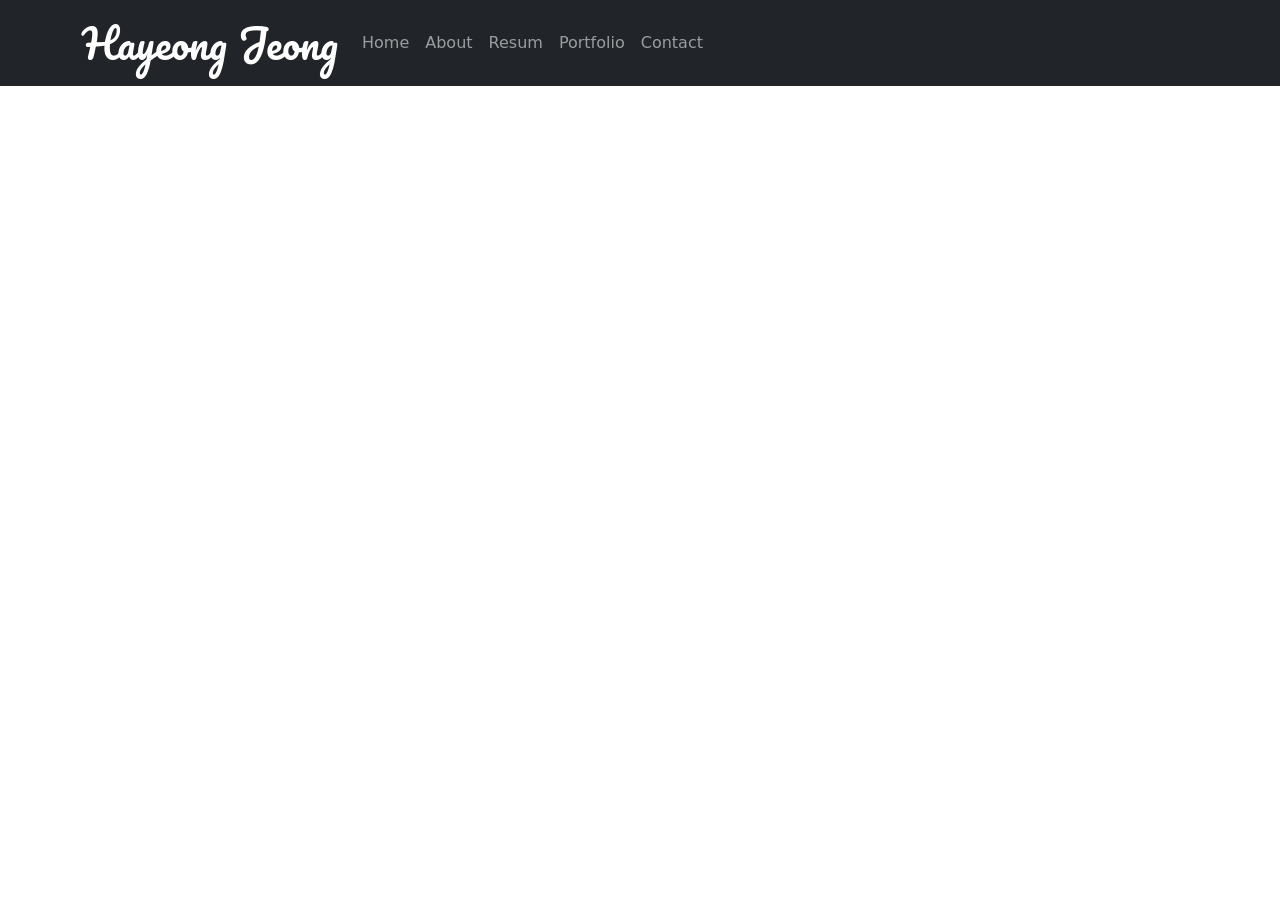
==== index.html @ ce87275d "up 0612" ====
<!DOCTYPE html>
<html lang="en">
<head>
    <meta charset="UTF-8">
    <meta name="author" content="정하영"> <!-- 포트폴리오 만들 시 필수!! 누가 만들었다 -->
    <meta name="keywords" name="포트폴리오, html, css, 영상"> <!-- 키워드 : 누가 검색하면 검색되게 나오는 것 -->
    <meta name="description" name="안녕하세요. 디자인 영상 전문입니다..."> <!-- 검색 시 밑에 나오는 설명문(description : 설명) > 두 번째 name의 내용이 나오게 됨 -->
    <meta name="robots" content="noindex,nofollow"> <!-- 로봇 돌아다니는 것을 거부함 -->
    <meta name="viewport" content="width=device-width, initial-scale=1.0">

    <!-- Favicons -->
    <link rel="icon" href="./images/꽃.jpg" type="image/x-icon">
    <link rel="apple-touch-icon" href="./images/호랭이.jpg"> <!-- 일반과 apple 크기가 다름(48*48(아마도) // 파일명; apple-touch-icon.png 이런 식으로) -->

    <link rel="stylesheet" href="./css/bootstrap.min.css">
    <link rel="stylesheet" href="./css/app.css"> <!-- 내가 만들 거 / 밑에 있는 게 장땡이니까 내가 만들 거를 밑에 두자 -->
    <title>하영쓰의 포트폴리오(aka miniproject)</title>
</head>
<body>
    <!-- header -->
    <header class="sticky-top">
        <nav class="navbar navbar-expand-lg navbar-dark bg-dark">
            <div class="container">
             <!-- container를 하면 메뉴랑 내용이 같은 선에서 시작하게 됨(이쁘게 나오겠쥬) -->
                <!-- 로고 넣기 -->
                <a href="#" class="navbar-brand pacifico-jeong fs-1">
                    <!-- <img src="./images/logo.svg" alt=""> << 이미지로 넣을 수도 있다~(SVG권장) -->
                    Hayeong Jeong
                </a>
                <button type="button" class="navbar-toggler" data-bs-toggle="collapse" data-bs-target="#navbarNav" aria-controls="navbarNav" aria-expanded="false"> <!-- aria-controls : 위젯 만드는 거 > 이름은 target 아이디명과 동일
                    aira-expanded : 초기값 펼쳐놓을 거냐 : false(no)/true(yes) -->
                    <span class="navbar-toggler-icon"></span></button>

                <div id="navbarNav" class="collapse navbar-collapse">
                    <ul class="navbar-nav">
                        <li class="nav-item"><a href="#" class="nav-link">Home</a></li>
                        <li class="nav-item"><a href="#about" class="nav-link">About</a></li>
                        <li class="nav-item"><a href="#resum" class="nav-link">Resum</a></li>
                        <li class="nav-item"><a href="#portfolio" class="nav-link">Portfolio</a></li>
                        <li class="nav-item"><a href="#contact" class="nav-link">Contact</a></li>
                    </ul>
                </div>

            </div>

        </nav>
    </header>
    <!-- / header -->
    
    <!-- main -->
    <main>
        <section id="portfolio">
            <!-- modal -->
        </section>
    </main>
    <!-- / main -->

    <!-- Footer -->
    <footer>

    </footer>
    <!-- / Footer -->

    <script src="./js/bootstrap.bundle.min.js"></script>
    <script src="./js/app.js"></script> <!-- 내가 만들 거 -->
</body>
</html>
---- css/app.css ----
@import url('https://fonts.googleapis.com/css2?family=Pacifico&display=swap');

.pacifico-jeong {
  font-family: "Pacifico", cursive;
  font-weight: 400;
  font-style: normal;
}
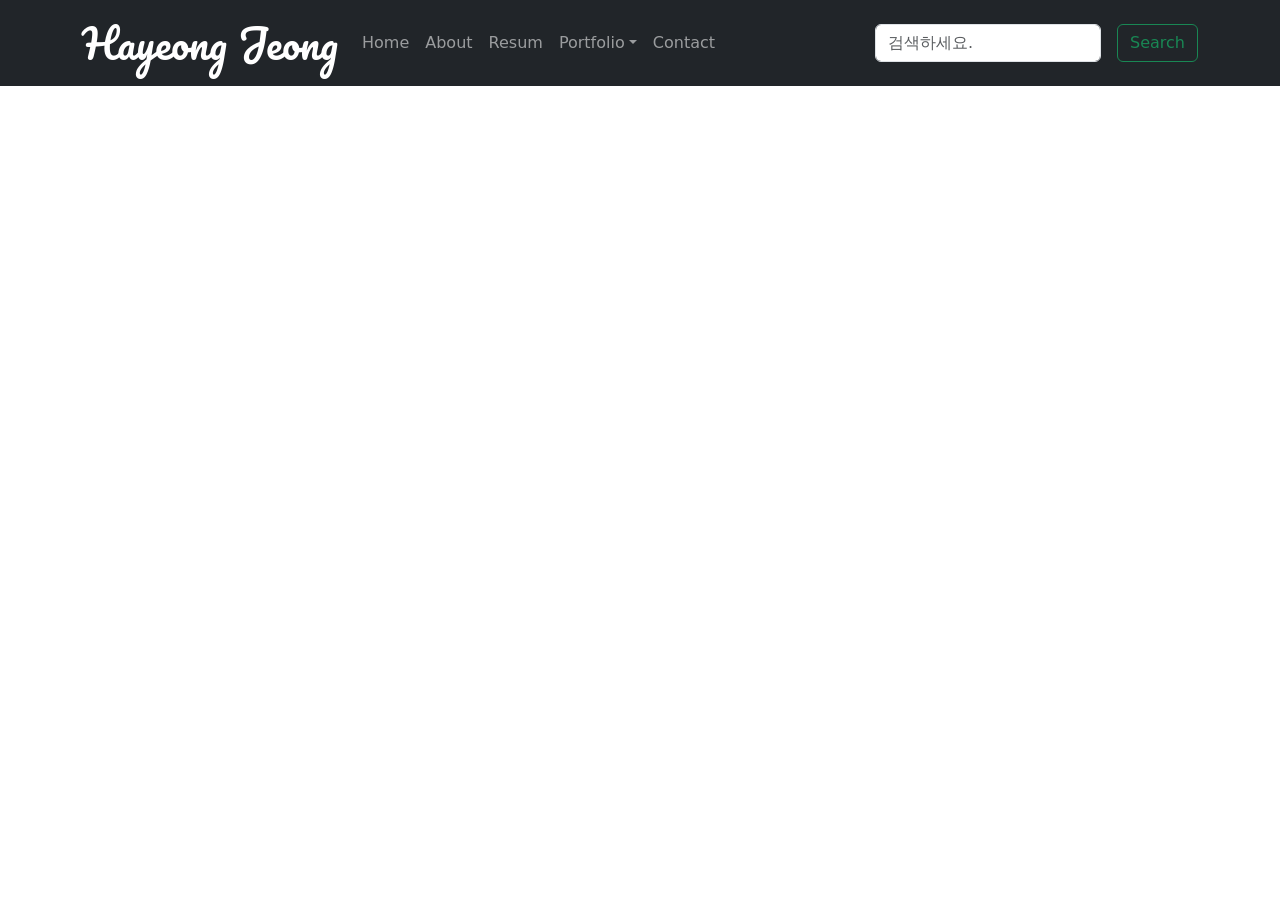
==== commit 4ff06101: "0613" ====
--- a/index.html
+++ b/index.html
@@ -4,7 +4,7 @@
     <meta charset="UTF-8">
     <meta name="author" content="정하영"> <!-- 포트폴리오 만들 시 필수!! 누가 만들었다 -->
     <meta name="keywords" name="포트폴리오, html, css, 영상"> <!-- 키워드 : 누가 검색하면 검색되게 나오는 것 -->
-    <meta name="description" name="안녕하세요. 디자인 영상 전문입니다..."> <!-- 검색 시 밑에 나오는 설명문(description : 설명) > 두 번째 name의 내용이 나오게 됨 -->
+    <meta name="description" name="안녕하세요. 디자인 영상 전문입니다...!!!!"> <!-- 검색 시 밑에 나오는 설명문(description : 설명) > 두 번째 name의 내용이 나오게 됨 -->
     <meta name="robots" content="noindex,nofollow"> <!-- 로봇 돌아다니는 것을 거부함 -->
     <meta name="viewport" content="width=device-width, initial-scale=1.0">
 
@@ -32,13 +32,34 @@
                     <span class="navbar-toggler-icon"></span></button>
 
                 <div id="navbarNav" class="collapse navbar-collapse">
-                    <ul class="navbar-nav">
+                    <ul class="navbar-nav me-auto mb-2 mb-lg-0"> <!-- me-auto : 오른쪽으로 붙임 / mb-2 : marginbottom / mb-lg-0 : lg 크기일 때 mb를 0으로 해라 -->
                         <li class="nav-item"><a href="#" class="nav-link">Home</a></li>
                         <li class="nav-item"><a href="#about" class="nav-link">About</a></li>
                         <li class="nav-item"><a href="#resum" class="nav-link">Resum</a></li>
-                        <li class="nav-item"><a href="#portfolio" class="nav-link">Portfolio</a></li>
+                        <li class="nav-item dropdown">
+                            <a href="#portfolio" class="nav-link dropdown-toggle" data-bs-toggle="dropdown" id="navbarDropdown" role="button" aria-expanded="false">Portfolio</a> <!-- role 이하 : 생략해도 됨 -->
+                            <ul class="dropdown-menu" aria-labelledby="navbarDropdown">
+                                <li><a class="dropdown-item" href="">디자인</a></li>
+                                <li><a class="dropdown-item" href="">영 상</a></li>
+                                <li><a class="dropdown-item" href="">피그마</a></li>
+                                <li><hr class="dropdown-divider"></li>
+                                <li><a class="dropdown-item" href="">WEB</a></li>
+                            </ul>
+                        
+                        </li>
                         <li class="nav-item"><a href="#contact" class="nav-link">Contact</a></li>
                     </ul>
+                    <form class="d-flex">
+                         <!-- action : 우리는 디자인이라 필요 없어 생략(자료 넘기는 기능)
+                           d-flex : search 버튼을 위로 올림
+                         -->
+                        <input type="search" class="form-control me-3" placeholder="검색하세요." aria-label="Search">
+                          <!--
+                            form-control : 부트스트랩에서 만들어 놓은 형태
+                            placeholder : 상자 안에 들어갈 말  
+                          -->
+                        <button type="submit" class="btn btn-outline-success">Search</button>
+                    </form>
                 </div>
 
             </div>
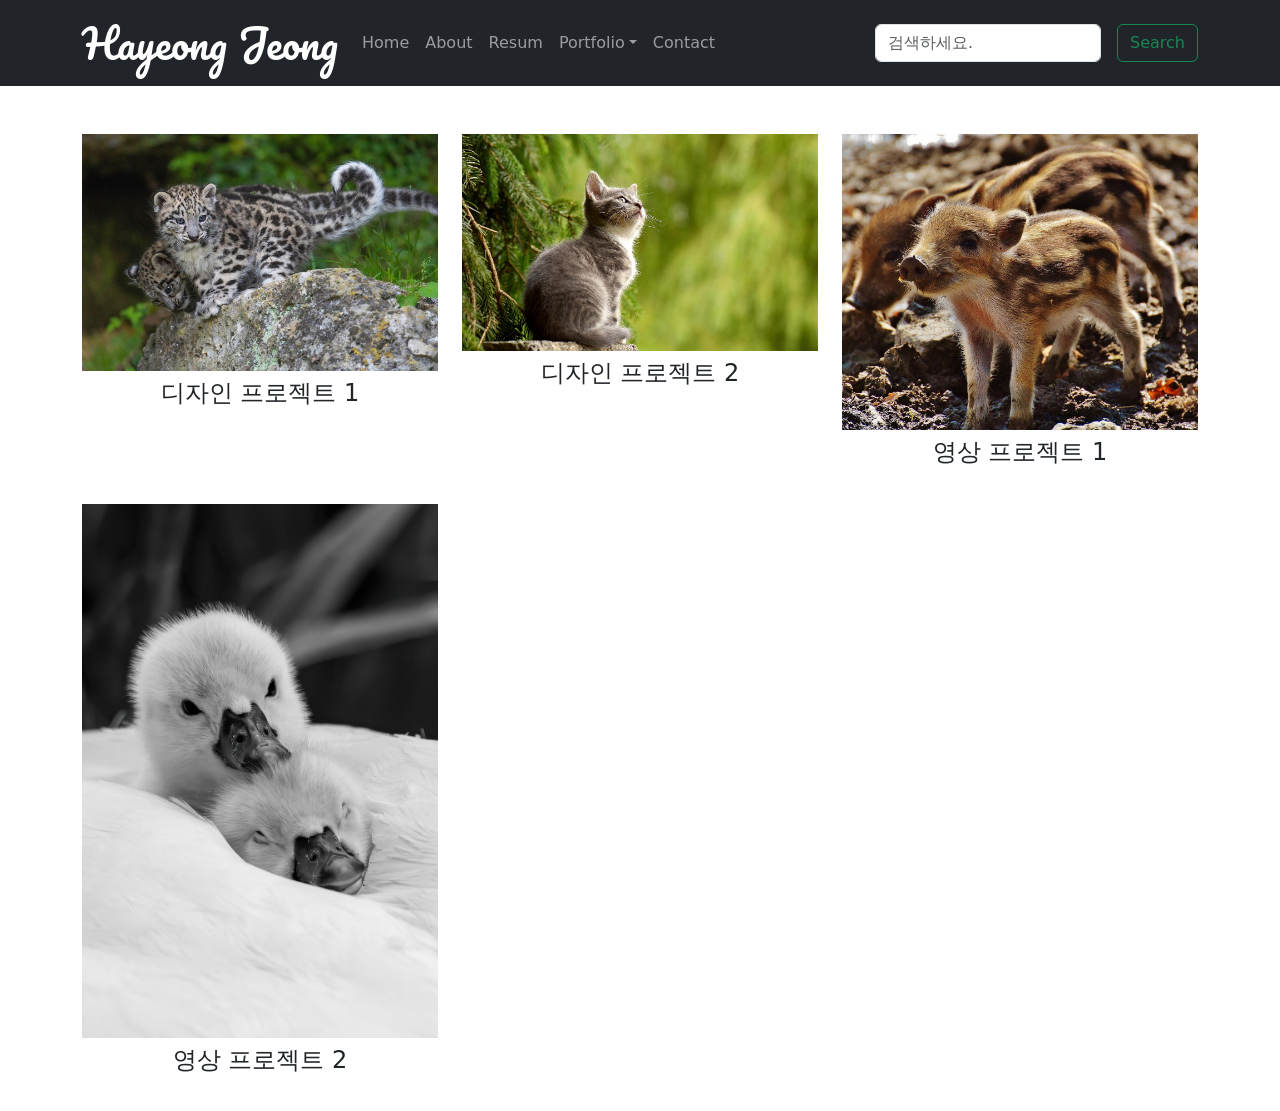
==== commit d7788a48: "0613-2" ====
--- a/index.html
+++ b/index.html
@@ -72,6 +72,103 @@
     <main>
         <section id="portfolio">
             <!-- modal -->
+            <div class="container mt-5">
+                <div class="row">
+                    <div class="col-lg-4 col-md-6 col-sm-12 portfolio-item">
+                        <img src="./images/설표.jpg" alt="디자인 1" class="img-fluid" data-bs-toggle="modal" data-bs-target="#designModal1"> <!-- alt 적어놓은 건 그냥 구분하기 위함. 아무 의미 없음 -->
+                        <h4 class="text-center mt-2">디자인 프로젝트 1</h4>
+                    </div>
+
+                    <div class="col-lg-4 col-md-6 col-sm-12 portfolio-item">
+                        <img src="./images/새끼고양이.jpg" alt="디자인 2" class="img-fluid" data-bs-toggle="modal" data-bs-target="#designModal2"> <!-- alt 적어놓은 건 그냥 구분하기 위함. 아무 의미 없음 -->
+                        <h4 class="text-center mt-2">디자인 프로젝트 2</h4>
+                    </div>
+
+                    <div class="col-lg-4 col-md-6 col-sm-12 portfolio-item">
+                        <img src="./images/새끼멧돼지.jpg" alt="비디오 1" class="img-fluid" data-bs-toggle="modal" data-bs-target="#videoModal1"> <!-- alt 적어놓은 건 그냥 구분하기 위함. 아무 의미 없음 -->
+                        <h4 class="text-center mt-2">영상 프로젝트 1</h4>
+                    </div>
+
+                    <div class="col-lg-4 col-md-6 col-sm-12 portfolio-item">
+                        <img src="./images/새끼백조.jpg" alt="비디오 2" class="img-fluid" data-bs-toggle="modal" data-bs-target="#videoModal2"> <!-- alt 적어놓은 건 그냥 구분하기 위함. 아무 의미 없음 -->
+                        <h4 class="text-center mt-2">영상 프로젝트 2</h4>
+                    </div>
+                </div>
+            </div>
+
+        </section>
+
+        <section id="modal-section">
+            <div class="container"> <!-- 따로 떨어져 나오기 때문에 따로 mt 설정 안 해도 됨 -->
+                <div class="modal" id="designModal1" tabindex="-1" aria-hidden="true">
+                    <div class="modal-dialog modal-dialog-centered">
+                        <div class="modal-content">
+                            <div class="modal-header">
+                                <h5>디자인 프로젝트 1</h5>
+                                <button type="button" class="btn-close" data-bs-dismiss="modal" aria-label="Close"></button>
+                            </div>
+                            <div class="modal-body"></div>
+                            <img src="./images/설표.jpg" class="img-fluid mb-3" alt="">
+                            <p>디자인 프로젝트 1에 대한 설명을 작성하세요...</p>
+                            <div class="modal-footer"></div>
+                        </div>
+                    </div>
+                </div>
+
+                <div class="modal" id="designModal2" tabindex="-1" aria-hidden="true">
+                    <div class="modal-dialog modal-dialog-centered">
+                        <div class="modal-content">
+                            <div class="modal-header">
+                                <h5>디자인 프로젝트 2</h5>
+                                <button type="button" class="btn-close" data-bs-dismiss="modal" aria-label="Close"></button>
+                            </div>
+                            <div class="modal-body">
+                                <img src="./images/새끼고양이.jpg" class="img-fluid mb-3" alt="">
+                            </div>
+                            <div class="modal-footer">
+                                <p>디자인 프로젝트 2에 대한 설명을 작성하세요...</p>
+                            </div>
+                        </div>
+                    </div>
+                </div>
+
+                <div class="modal fade" id="videoModal1" tabindex="-1" aria-hidden="true">
+                    <div class="modal-dialog modal-dialog-centered">
+                        <div class="modal-content">
+                            <div class="modal-header">
+                                <h5 class="modal-title">잉어 노리는 삼색이</h5>
+                                <button type="button" class="btn-close" data-bs-dismiss="modal" aria-label="Close"></button>
+                            </div>
+                            <div class="modal-body">
+                                <div class="ratio ratio-16x9"> <!-- ratio : 종횡비 / ratio-16x9 : 16:9 비율로 -->
+                                    <iframe  src="https://www.youtube.com/embed/moFB-j5iY2E?autoplay=1&mute=1&control=1&loop=1"  allowfullscreen></iframe>
+                                </div> <!-- 영상 넣을 때 : '?' 뒤에 다 지우고 그 뒤에 'autoplay=1&mute=1&control=1&loop=1 : 1은 yes라는 뜻? 0은 no -->
+
+                            </div>
+                            
+                            <p>얼음 속 잉어를 노리는 삼색이</p>
+                            <!-- footer 생략(생략 가능하기 때문에) / 그냥 여러 모양으로 보여주심 -->
+                        </div>
+                    </div>
+                </div>
+
+                <div class="modal" id="videoModal2" tabindex="-1" aria-hidden="true">
+                    <div class="modal-dialog modal-dialog-centered">
+                        <div class="modal-content">
+                            <div class="modal-header">
+                                <h5 class="modal-title">영상 프로젝트 2</h5>
+                                <button type="button" class="btn-close" data-bs-dismiss="modal" aria-label="Close"></button>
+                            </div>
+                            <div class="modal-body"></div>
+                            <video src="./images/video/펭귄영상.mp4" controls autoplay muted loop></video>
+                            <p>영상 프로젝트 2에 대한 설명을 작성하세요...</p>
+                            <div class="modal-footer"></div>
+                        </div>
+                    </div>
+                </div>
+
+            </div>
+
         </section>
     </main>
     <!-- / main -->
--- a/css/app.css
+++ b/css/app.css
@@ -5,3 +5,11 @@
   font-weight: 400;
   font-style: normal;
 }
+
+.portfolio-item {
+  cursor: pointer;
+  margin-bottom: 1.8rem;
+}
+.modal-dialog {
+  max-width: 80%;
+}
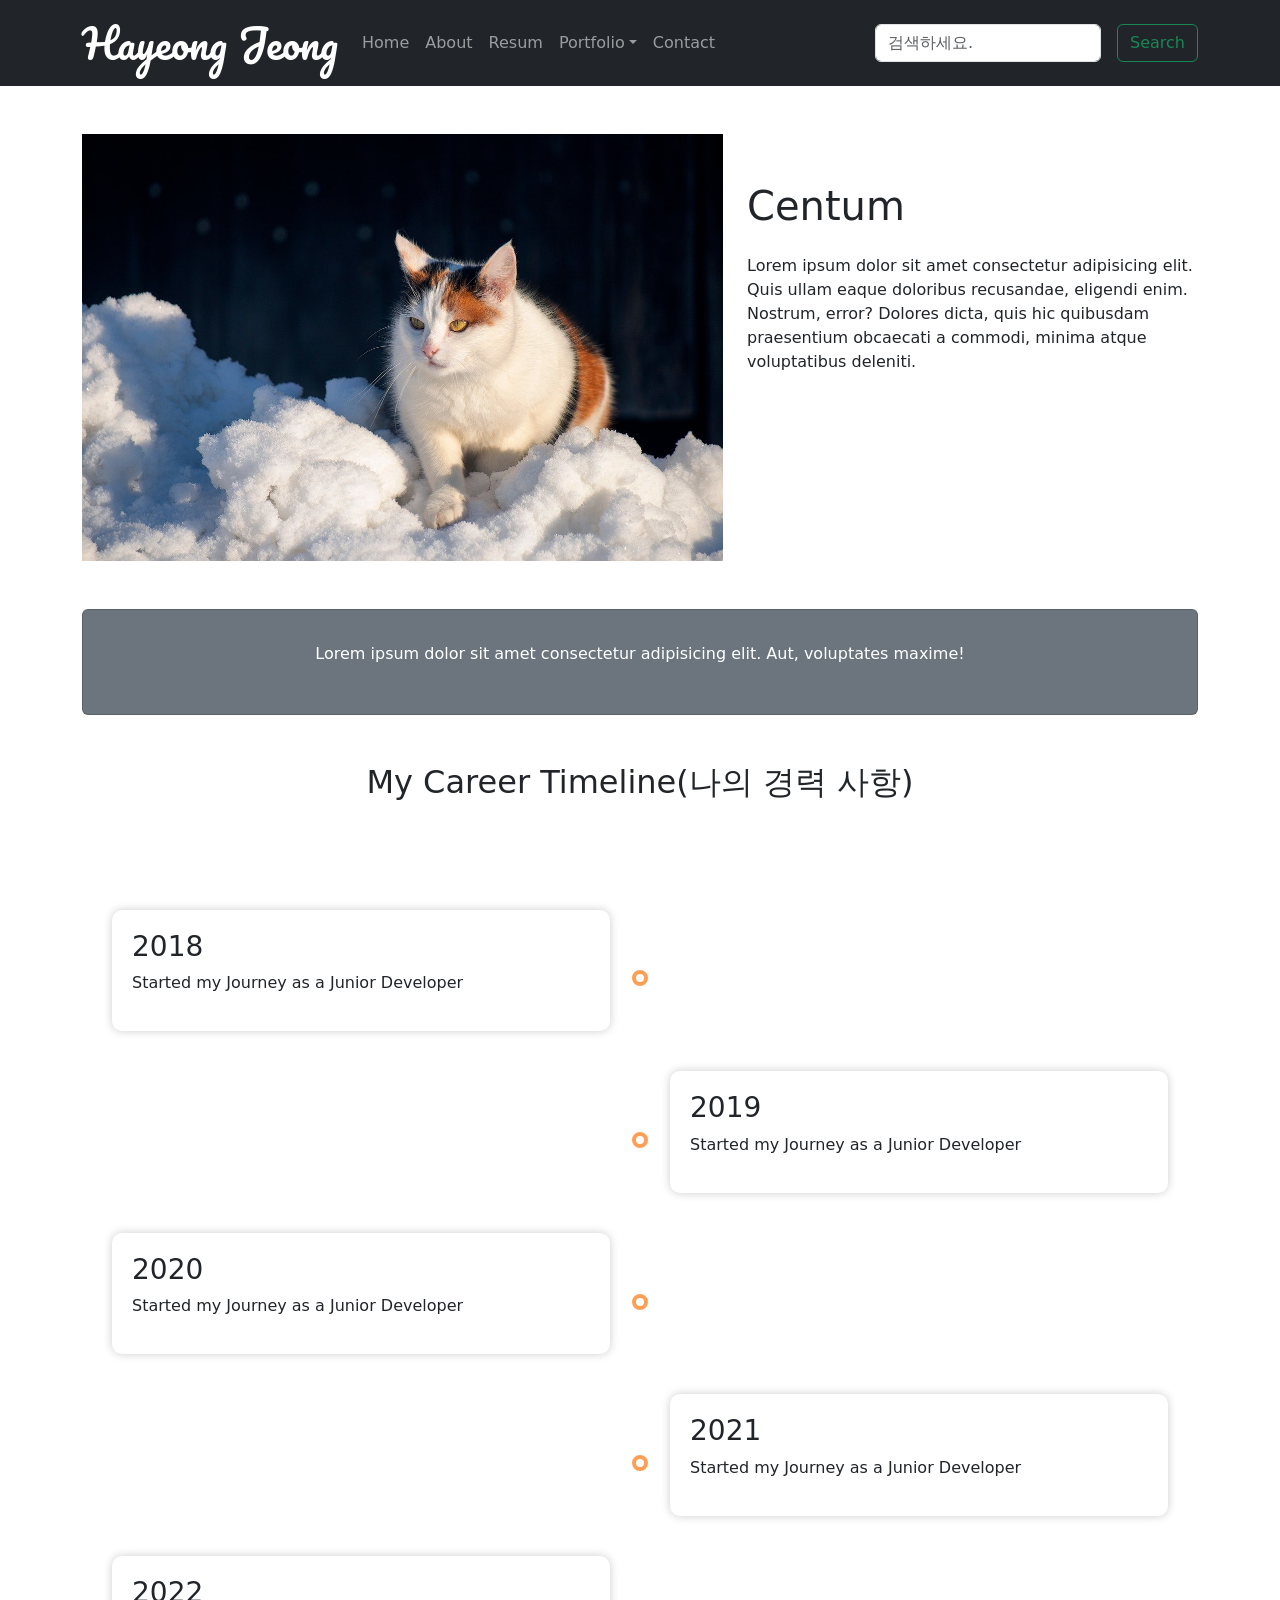
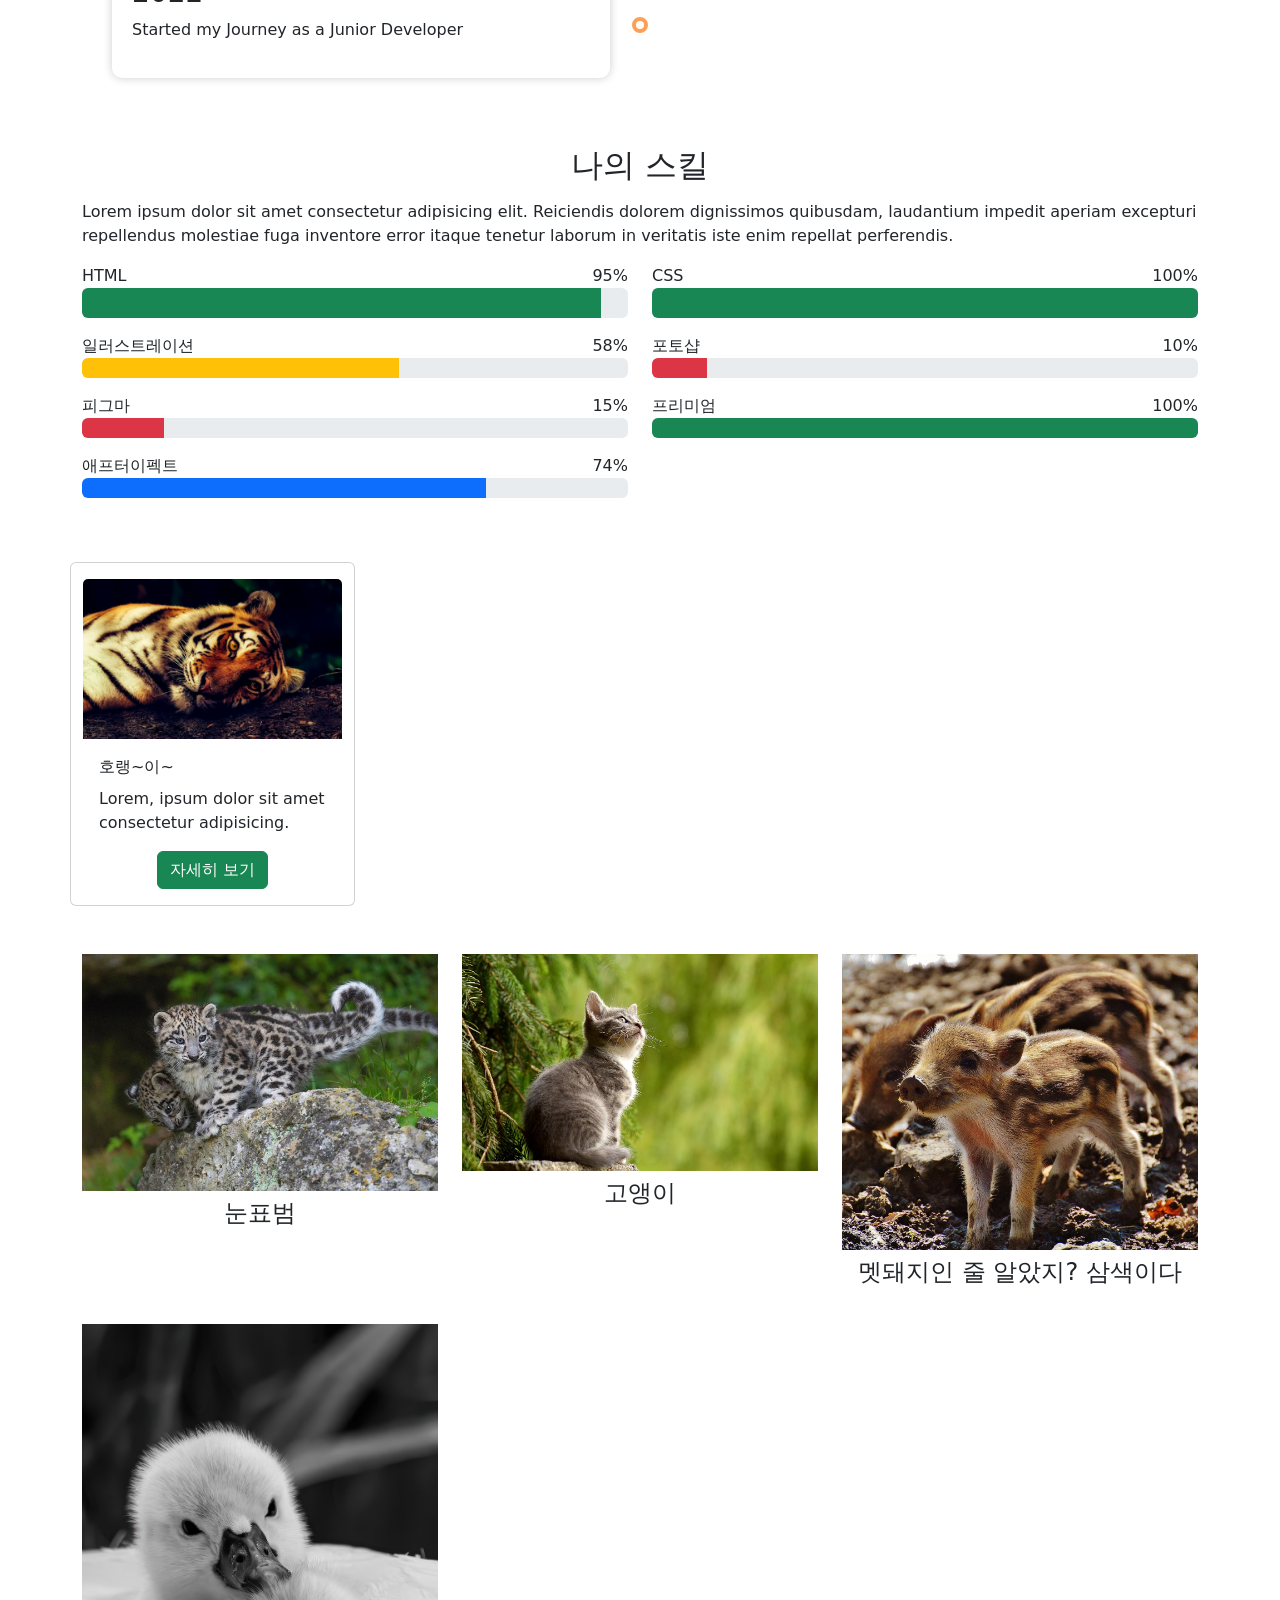
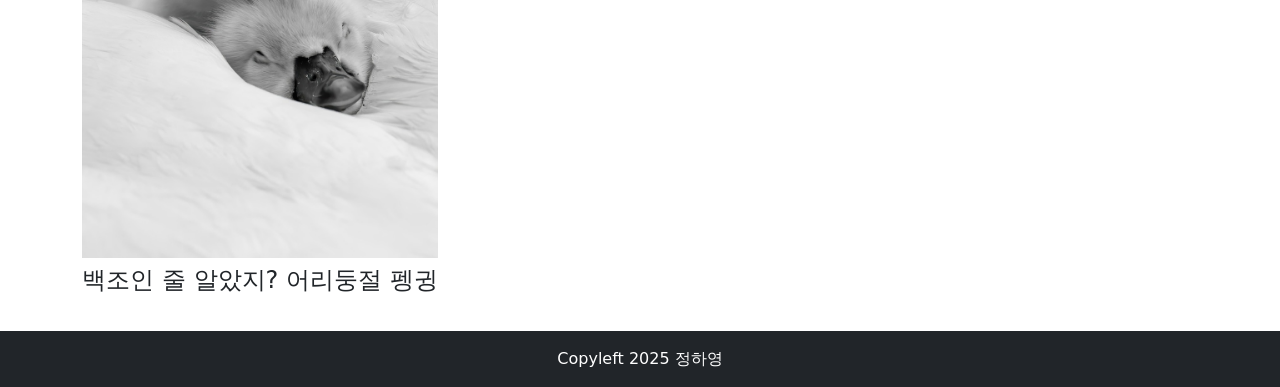
==== commit ce43e2cc: "up 0617" ====
--- a/index.html
+++ b/index.html
@@ -70,28 +70,210 @@
     
     <!-- main -->
     <main>
+        <!-- container 커다랗게 하나 하고 그 안에 section 넣어도 되지만, 지금은 일부러 section 안에 container 넣어서 정리 중임 -->
+        <section id="aaa" class="my-5">
+            <div class="container">
+                <div class="row">
+                    <div class="col-md-7 order-1 order-md-0">
+                        <img src="./images/으른고양이.jpg" class="img-fluid" alt="">
+                    </div>
+                    <div class="col-md-5 order-0 order-md-1">
+                        <h1 class="mt-5">Centum</h1>
+                        <p class="mt-4">Lorem ipsum dolor sit amet consectetur adipisicing elit. Quis ullam eaque doloribus recusandae, eligendi enim. Nostrum, error? Dolores dicta, quis hic quibusdam praesentium obcaecati a commodi, minima atque voluptatibus deleniti.</p>
+                    </div>
+                </div>
+                <div class="row my-5">
+                    <div class="col">
+                        <div class="card bg-secondary text-white py-3 text-center">
+                            <div class="card-body">
+                                <p>Lorem ipsum dolor sit amet consectetur adipisicing elit. Aut, voluptates maxime!</p>
+                            </div>
+                        </div>
+                    </div>
+                </div>
+            </div>
+
+        </section>
+
+        <section id="career">
+            <div class="container">
+                <h2 class="text-center my-5">My Career Timeline(나의 경력 사항)</h2>
+                <div class="timeline">
+                    <div class="timeline-item">
+                        <div class="timeline-item-content">
+                            <h3>2018</h3>
+                            <p>Started my Journey as a Junior Developer</p>
+                        </div>
+                    </div>
+
+                    <div class="timeline-item">
+                        <div class="timeline-item-content">
+                            <h3>2019</h3>
+                            <p>Started my Journey as a Junior Developer</p>
+                        </div>
+                    </div>
+
+                    <div class="timeline-item">
+                        <div class="timeline-item-content">
+                            <h3>2020</h3>
+                            <p>Started my Journey as a Junior Developer</p>
+                        </div>
+                    </div>
+
+                    <div class="timeline-item">
+                        <div class="timeline-item-content">
+                            <h3>2021</h3>
+                            <p>Started my Journey as a Junior Developer</p>
+                        </div>
+                    </div>
+
+                    <div class="timeline-item">
+                        <div class="timeline-item-content">
+                            <h3>2022</h3>
+                            <p>Started my Journey as a Junior Developer</p>
+                        </div>
+                    </div>
+                </div>
+            </div>
+        </section>
+
+        <section id="skill">
+            <div class="container my-5">
+                <h2 class="text-center mb-3">나의 스킬</h2>
+                <p class="mb-3">Lorem ipsum dolor sit amet consectetur adipisicing elit. Reiciendis dolorem dignissimos quibusdam, laudantium impedit aperiam excepturi repellendus molestiae fuga inventore error itaque tenetur laborum in veritatis iste enim repellat perferendis.</p>
+                <div class="row">
+                    <div class="col-md-6 mb-3">
+                        <div class="d-flex justify-content-between">
+                            <span>HTML</span>
+                            <span>95%</span>
+                        </div>
+                        <div class="progress" style="height: 30px;">
+                            <div class="progress-bar bg-success" role="progressbar" style="width: 0%;" data-bs-target="95"></div>
+                        </div>
+                    </div>
+
+                    <div class="col-md-6 mb-3">
+                        <div class="d-flex justify-content-between">
+                            <span>CSS</span>
+                            <span>100%</span>
+                        </div>
+                        <div class="progress" style="height: 30px;">
+                            <div class="progress-bar bg-success" role="progressbar" style="width: 0%;" data-bs-target="100"></div>
+                        </div>
+                    </div>
+
+                    <div class="col-md-6 mb-3">
+                        <div class="d-flex justify-content-between">
+                            <span>일러스트레이션</span>
+                            <span>58%</span>
+                        </div>
+                        <div class="progress" style="height: 20px;">
+                            <div class="progress-bar bg-warning" role="progressbar" style="width: 0%;" data-bs-target="58"></div>
+                        </div>
+                    </div>
+
+                    <div class="col-md-6 mb-3">
+                        <div class="d-flex justify-content-between">
+                            <span>포토샵</span>
+                            <span>10%</span>
+                        </div>
+                        <div class="progress" style="height: 20px;">
+                            <div class="progress-bar bg-danger" role="progressbar" style="width: 0%;" data-bs-target="10"></div>
+                        </div>
+                    </div>
+
+                    <div class="col-md-6 mb-3">
+                        <div class="d-flex justify-content-between">
+                            <span>피그마</span>
+                            <span>15%</span>
+                        </div>
+                        <div class="progress" style="height: 20px;">
+                            <div class="progress-bar bg-danger" role="progressbar" style="width: 0%;" data-bs-target="15"></div>
+                        </div>
+                    </div>
+
+                    <div class="col-md-6 mb-3">
+                        <div class="d-flex justify-content-between">
+                            <span>프리미엄</span>
+                            <span>100%</span>
+                        </div>
+                        <div class="progress" style="height: 20px;">
+                            <div class="progress-bar bg-success" role="progressbar" style="width: 0%;" data-bs-target="100"></div>
+                        </div>
+                    </div>
+
+                    <div class="col-md-6 mb-3">
+                        <div class="d-flex justify-content-between">
+                            <span>애프터이펙트</span>
+                            <span>74%</span>
+                        </div>
+                        <div class="progress" style="height: 20px;">
+                            <div class="progress-bar bg-primary" role="progressbar" style="width: 0%;" data-bs-target="74"></div>
+                        </div>
+                    </div>
+                </div>
+            </div>
+        </section>
+
+        <section id="card">
+            <div class="container">
+                <div class="row mt-3">
+                    <div class="card col-lg-3 col-md-6 col-sm-12">
+                        <a href="./card1.html" target="_blank"><img src="./images/호랭이.jpg" class="card-img-top mt-3" alt=""></a>
+
+                        <div class="card-body">
+                            <div class="card-title">
+                                호랭~이~
+                            </div>
+                            <p class="card-text">Lorem, ipsum dolor sit amet consectetur adipisicing.</p>
+                            <div class="d-grid gap-2 d-md-flex justify-content-md-center">
+                                 <!--
+                                    d-grid : display-grid
+                                    gap
+                                     >> d-grid와 gap은 세트인 듯?
+                                    d-md-flex : md가 되면 flex
+                                    justify-content-md-center : md가 되면 버튼이 center // 부트스트랩에 없음
+                                 -->
+                                <a href="./card1.html" target="_blank"><button class="btn btn-success">자세히 보기</button></a>
+                            </div>
+                        </div>
+                    </div>
+                </div>
+            </div>
+        </section>
+
+
+
+
+
+
+
+
+
+
+
         <section id="portfolio">
             <!-- modal -->
             <div class="container mt-5">
                 <div class="row">
                     <div class="col-lg-4 col-md-6 col-sm-12 portfolio-item">
                         <img src="./images/설표.jpg" alt="디자인 1" class="img-fluid" data-bs-toggle="modal" data-bs-target="#designModal1"> <!-- alt 적어놓은 건 그냥 구분하기 위함. 아무 의미 없음 -->
-                        <h4 class="text-center mt-2">디자인 프로젝트 1</h4>
+                        <h4 class="text-center mt-2">눈표범</h4>
                     </div>
 
                     <div class="col-lg-4 col-md-6 col-sm-12 portfolio-item">
                         <img src="./images/새끼고양이.jpg" alt="디자인 2" class="img-fluid" data-bs-toggle="modal" data-bs-target="#designModal2"> <!-- alt 적어놓은 건 그냥 구분하기 위함. 아무 의미 없음 -->
-                        <h4 class="text-center mt-2">디자인 프로젝트 2</h4>
+                        <h4 class="text-center mt-2">고앵이</h4>
                     </div>
 
                     <div class="col-lg-4 col-md-6 col-sm-12 portfolio-item">
                         <img src="./images/새끼멧돼지.jpg" alt="비디오 1" class="img-fluid" data-bs-toggle="modal" data-bs-target="#videoModal1"> <!-- alt 적어놓은 건 그냥 구분하기 위함. 아무 의미 없음 -->
-                        <h4 class="text-center mt-2">영상 프로젝트 1</h4>
+                        <h4 class="text-center mt-2">멧돼지인 줄 알았지? 삼색이다</h4>
                     </div>
 
                     <div class="col-lg-4 col-md-6 col-sm-12 portfolio-item">
                         <img src="./images/새끼백조.jpg" alt="비디오 2" class="img-fluid" data-bs-toggle="modal" data-bs-target="#videoModal2"> <!-- alt 적어놓은 건 그냥 구분하기 위함. 아무 의미 없음 -->
-                        <h4 class="text-center mt-2">영상 프로젝트 2</h4>
+                        <h4 class="text-center mt-2">백조인 줄 알았지? 어리둥절 펭귕</h4>
                     </div>
                 </div>
             </div>
@@ -174,8 +356,13 @@
     <!-- / main -->
 
     <!-- Footer -->
-    <footer>
-
+    <footer class="footer mt-auto py-3 bg-dark">
+        <div class="container">
+            <div class="text-center">
+                <a href="#" class="footer-a text-white">Copyleft 2025 정하영</a>
+                 <!-- copyleft : copyright 반대말 > 저작권으로 인한 발전이 느리다고 하여 저작권 없이 사용할 수 있게 함 -->
+            </div>
+        </div>
     </footer>
     <!-- / Footer -->
 
--- a/css/app.css
+++ b/css/app.css
@@ -12,4 +12,71 @@
 }
 .modal-dialog {
   max-width: 80%;
-}+  margin: auto; /* 줄일 때 옆에 붙는 오류 수정할 수 있음 */
+}
+.footer-a {
+  text-decoration: none;
+}
+
+/* career section start */
+.timeline {
+  position: relative; /* relative > absolute? 무조건 씀 */
+  max-width: 1200px;
+  margin: 0 auto;
+  padding: 20px 0;
+}
+.timeline-item {
+  padding: 20px 30px;
+  position: relative;
+  background-color: inherit; /* inherit : 상속받는다 >> 부모의 색깔을 받아서 적용됨 */
+  width: 50%;
+  opacity: 1;
+  transform: translateY(20px);
+  transition: all 0.5s ease; /* transition : 애니메이션 */
+   /*
+    ease : 천천-빠름-천천
+    ease-in : 보통-빠르게
+    ease-out : 보통-느리게
+    ease-in-out : 천천-보통-천천
+     (ease와 그래프 모양이 같은데, 기울기 변화 속도는 다르다)
+   */
+}
+.timeline-item-content {
+  padding: 20px;
+  background-color: #ffffff ;
+  border-radius: 10px;
+  box-shadow: 0 0 10px rgba(0, 0, 0, 0.2);
+}
+.timeline-item:nth-child(odd) {
+  left: 0;
+}
+.timeline-item:nth-child(even) {
+  left: 50%;
+}
+
+.timeline-item:nth-child(odd)::before { /* ':' : / '::' : 요소 */
+  content: "";
+  position: absolute;
+  border: 4px solid #ff9f55;
+  border-radius: 50%;
+  width: 16px;
+  height: 16px;
+  top: 50%;
+  right: -8px;
+  background-color: #ffffff;
+  z-index: 1;
+}
+
+.timeline-item:nth-child(even)::before { /* ':' : / '::' : 요소 */
+  content: "";
+  position: absolute;
+  border: 4px solid #ff9f55;
+  border-radius: 50%;
+  width: 16px;
+  height: 16px;
+  top: 50%;
+  left: -8px;
+  background-color: #ffffff;
+  z-index: 1;
+}
+/* career section end */
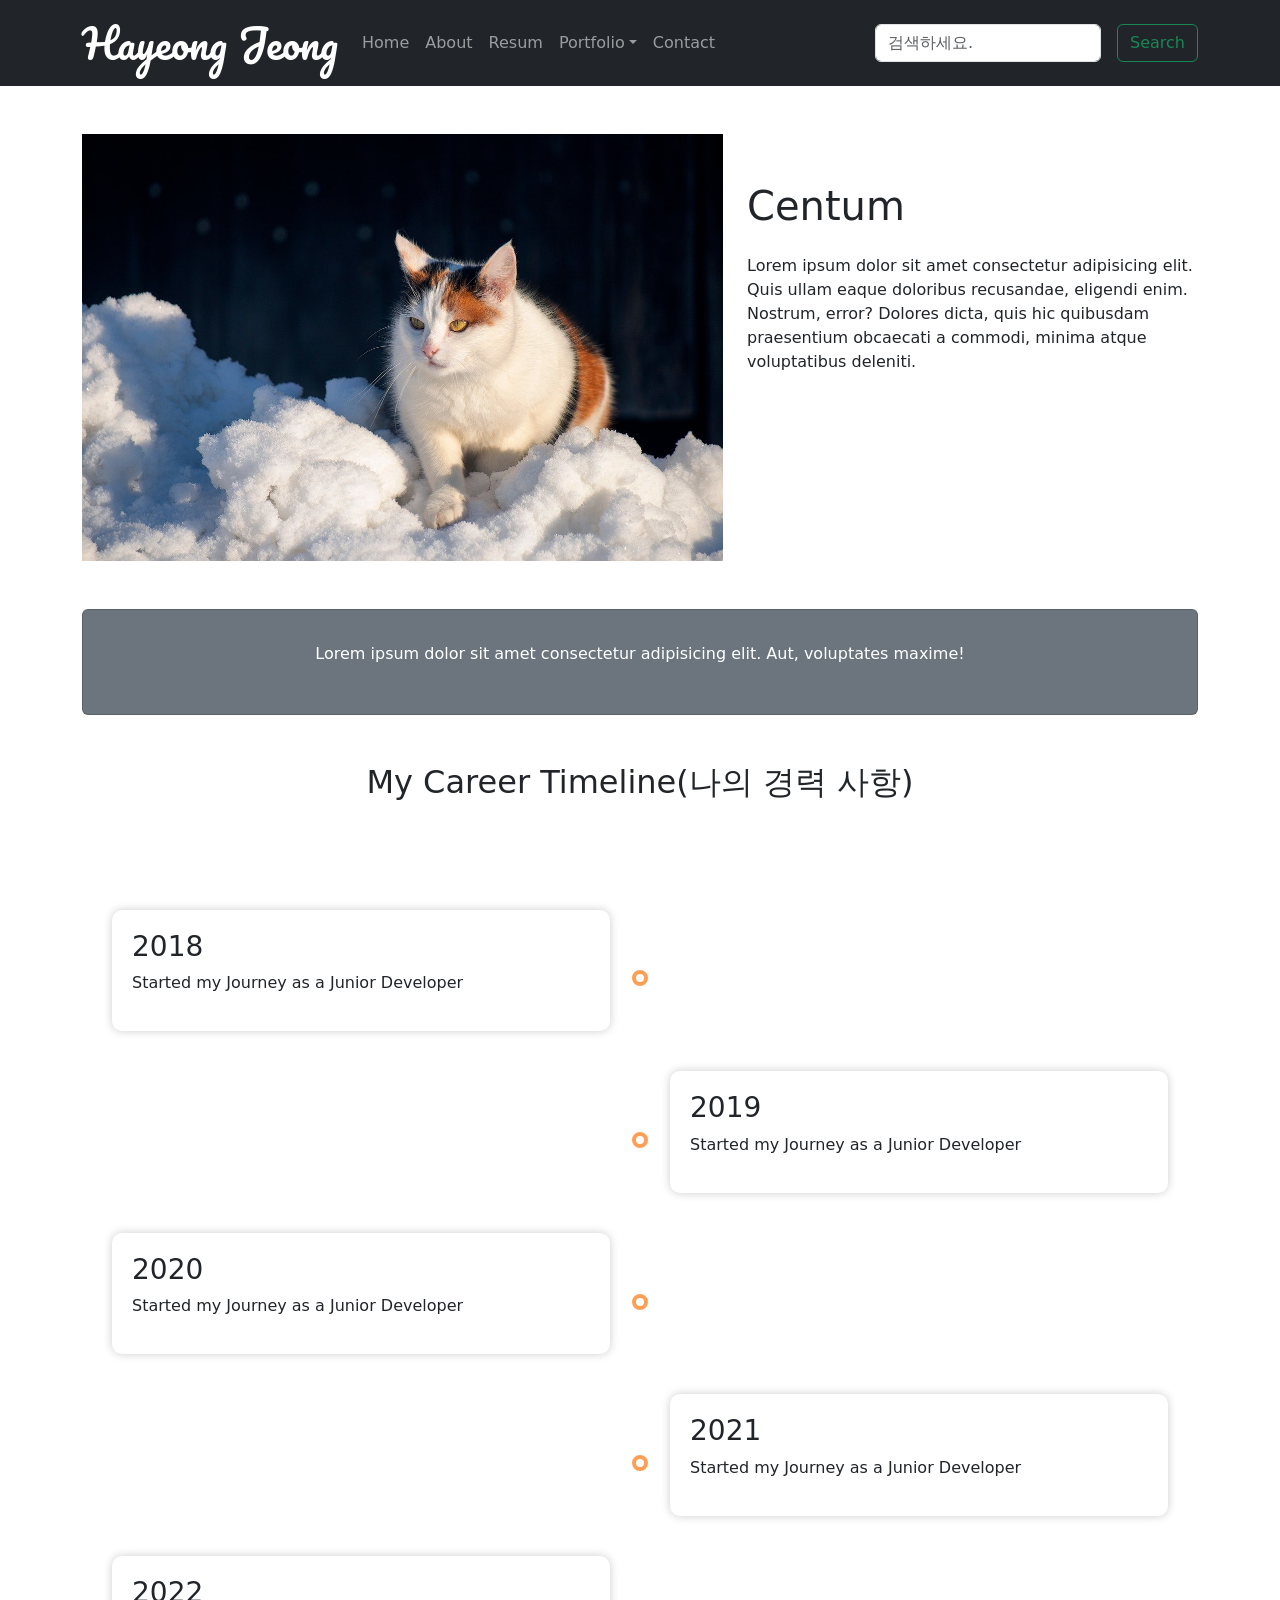
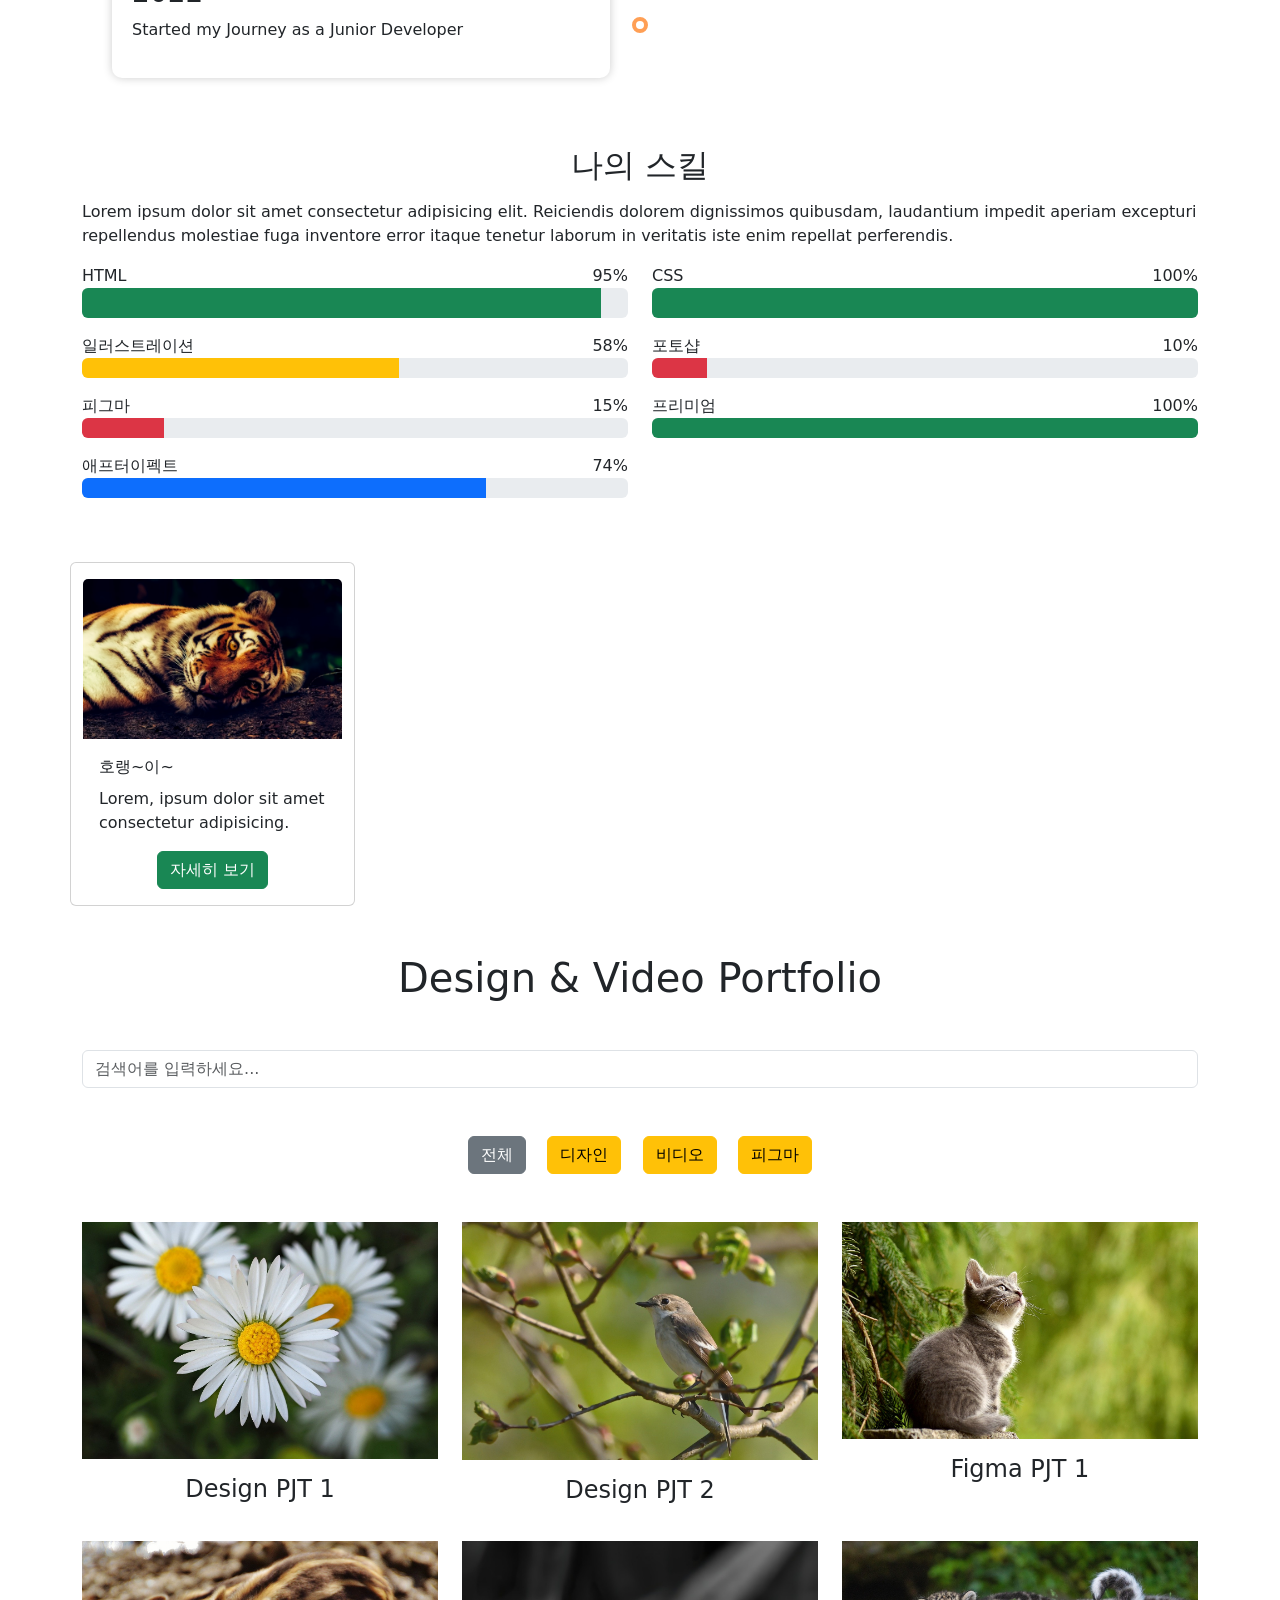
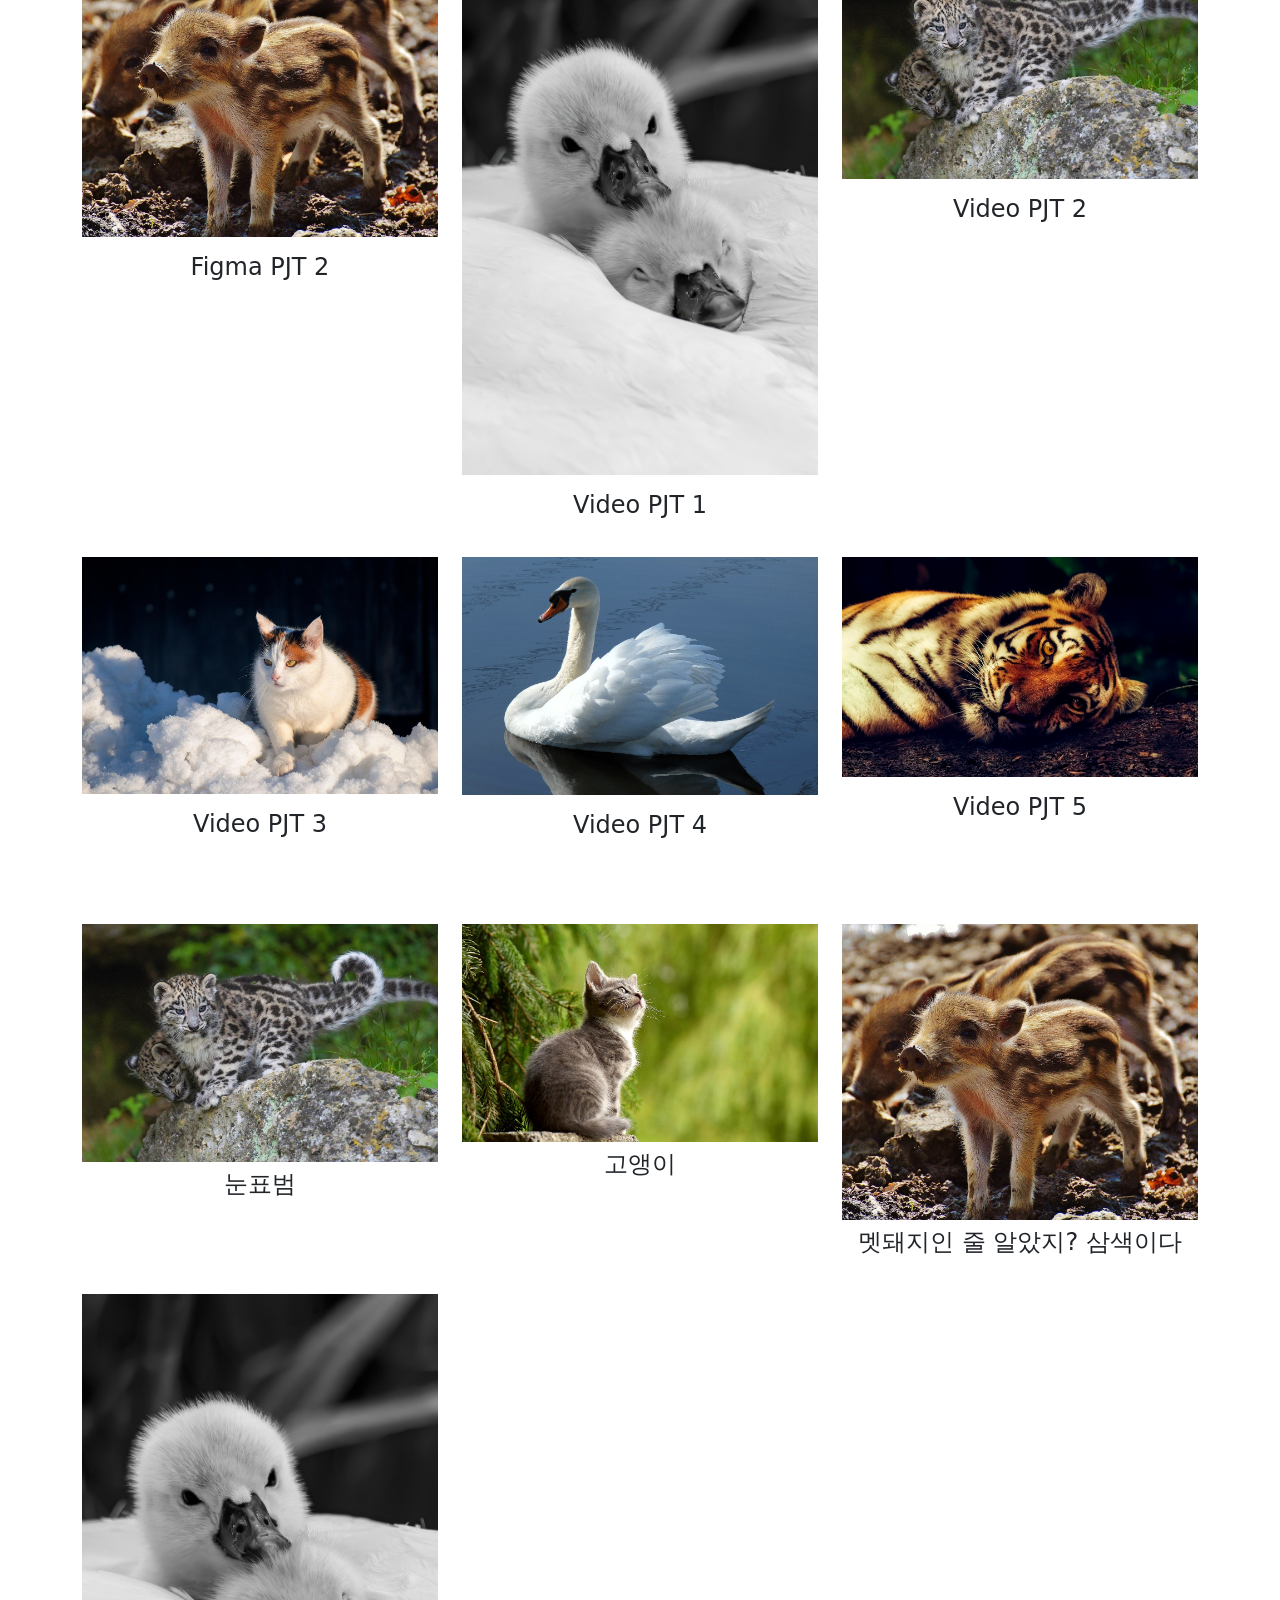
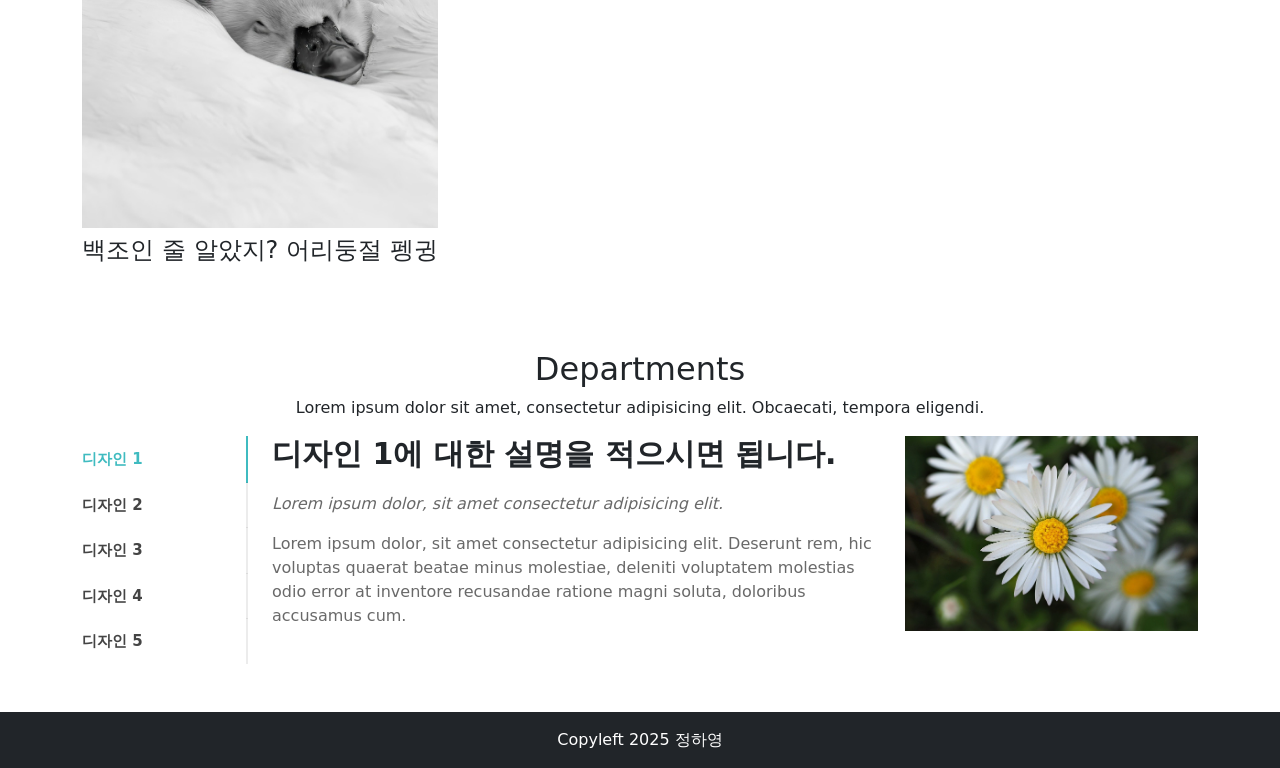
==== commit 4a520d42: "0619-1" ====
--- a/index.html
+++ b/index.html
@@ -13,6 +13,7 @@
     <link rel="apple-touch-icon" href="./images/호랭이.jpg"> <!-- 일반과 apple 크기가 다름(48*48(아마도) // 파일명; apple-touch-icon.png 이런 식으로) -->
 
     <link rel="stylesheet" href="./css/bootstrap.min.css">
+    <link href="./css/aos.css" rel="stylesheet">
     <link rel="stylesheet" href="./css/app.css"> <!-- 내가 만들 거 / 밑에 있는 게 장땡이니까 내가 만들 거를 밑에 두자 -->
     <title>하영쓰의 포트폴리오(aka miniproject)</title>
 </head>
@@ -243,17 +244,75 @@
         </section>
 
 
-
-
-
-
-
-
-
-
-
+        <!-- Portfolio start -->
         <section id="portfolio">
             <!-- modal -->
+            <div class="container mt-5">
+                <h1 class="text-center mb-5" data-aos="fade-up">Design & Video Portfolio</h1>
+                <input type="text" id="searchInput" class="form-control" placeholder="검색어를 입력하세요...">
+                
+                <!-- 모달 분류 버튼 시작 -->
+                <div class="text-center">
+                    <button type="button" class="mt-5 mx-2 btn btn-secondary filter-btn" data-filter="all">전체</button>
+                    <button type="button" class="mt-5 mx-2 btn btn-warning filter-btn" data-filter="design">디자인</button>
+                    <button type="button" class="mt-5 mx-2 btn btn-warning filter-btn" data-filter="video">비디오</button>
+                    <button type="button" class="mt-5 mx-2 btn btn-warning filter-btn" data-filter="figma">피그마</button>
+                </div>
+
+
+                <!-- 포트폴리오 아이템 시작 -->
+                <div class="row mt-5" data-aos="fade-up">
+                    <div class="col-lg-4 col-md-6 col-sm-12 portfolio-item" data-category="design" data-aos="fade-up">
+                        <img src="./images/꽃.jpg" alt="디자인" class="img-fluid" data-bs-toggle="modal" data-bs-target="#designModal1">
+                        <h4 class="text-center mt-3">Design PJT 1</h4>
+                    </div>
+                    <div class="col-lg-4 col-md-6 col-sm-12 portfolio-item" data-category="design" >
+                        <img src="./images/새.jpg" alt="디자인2" class="img-fluid" data-bs-toggle="modal" data-bs-target="#designModal2">
+                        <h4 class="text-center mt-3">Design PJT 2</h4>
+                    </div>
+                    <div class="col-lg-4 col-md-6 col-sm-12 portfolio-item" data-category="figma" >
+                        <img src="./images/새끼고양이.jpg" alt="피그마1" class="img-fluid" data-bs-toggle="modal" data-bs-target="#figmaModal1">
+                        <h4 class="text-center mt-3">Figma PJT 1</h4>
+                    </div>
+                    <div class="col-lg-4 col-md-6 col-sm-12 portfolio-item" data-category="figma" >
+                        <img src="./images/새끼멧돼지.jpg" alt="피그마2" class="img-fluid" data-bs-toggle="modal" data-bs-target="#figmaModal2">
+                        <h4 class="text-center mt-3">Figma PJT 2</h4>
+                    </div>
+                    <div class="col-lg-4 col-md-6 col-sm-12 portfolio-item" data-category="video" >
+                        <img src="./images/새끼백조.jpg" alt="비디오1" class="img-fluid" data-bs-toggle="modal" data-bs-target="#videoModal1">
+                        <h4 class="text-center mt-3">Video PJT 1</h4>
+                    </div>
+                    <div class="col-lg-4 col-md-6 col-sm-12 portfolio-item" data-category="video" >
+                        <img src="./images/설표.jpg" alt="비디오2" class="img-fluid" data-bs-toggle="modal" data-bs-target="#videoModal2">
+                        <h4 class="text-center mt-3">Video PJT 2</h4>
+                    </div>
+                    <div class="col-lg-4 col-md-6 col-sm-12 portfolio-item" data-category="video">
+                        <img src="./images/으른고양이.jpg" alt="비디오3" class="img-fluid" data-bs-toggle="modal" data-bs-target="#videoModal3">
+                        <h4 class="text-center mt-3">Video PJT 3</h4>
+                    </div>
+                    <div class="col-lg-4 col-md-6 col-sm-12 portfolio-item" data-category="video" >
+                        <img src="./images/으른백조.jpg" alt="비디오4" class="img-fluid" data-bs-toggle="modal" data-bs-target="#videoModal4">
+                        <h4 class="text-center mt-3">Video PJT 4</h4>
+                    </div>
+                    <div class="col-lg-4 col-md-6 col-sm-12 portfolio-item" data-category="video" >
+                        <img src="./images/호랭이.jpg" alt="비디오5" class="img-fluid" data-bs-toggle="modal" data-bs-target="#videoModal5">
+                        <h4 class="text-center mt-3">Video PJT 5</h4>
+                    </div>
+                </div>
+            </div>
+
+        </section>
+        <!-- Portfolio end -->
+
+
+
+
+
+
+
+
+        <section id="portfolio">
+            <!-- modal start -->
             <div class="container mt-5">
                 <div class="row">
                     <div class="col-lg-4 col-md-6 col-sm-12 portfolio-item">
@@ -277,11 +336,267 @@
                     </div>
                 </div>
             </div>
-
-        </section>
-
+            <!-- modal end -->
+
+        </section>
+
+        <!-- tabs -->
+        <section id="tabs" class="tabs section my-5">
+            <div class="container section-title" data-aos="fade-up">
+                <h2 class="text-center">Departments</h2>
+                <p class="text-center">Lorem ipsum dolor sit amet, consectetur adipisicing elit. Obcaecati, tempora eligendi.</p>
+            </div>
+
+            <div class="container" data-aos="fade-up" data-aos-delay="100">
+                 <!-- container 여러 개 만들어도 됨!! -->
+                  <div class="row">
+                    <div class="col-lg-2">
+                        <ul class="nav nav-tabs flex-column">
+                            <li class="nav-item"><a class="nav-link active show" data-bs-toggle="tab" href="#tabs-tab-1">디자인 1</a></li>
+
+                            <li class="nav-item"><a class="nav-link" data-bs-toggle="tab" href="#tabs-tab-2">디자인 2</a></li>
+
+                            <li class="nav-item"><a class="nav-link" data-bs-toggle="tab" href="#tabs-tab-3">디자인 3</a></li>
+
+                            <li class="nav-item"><a class="nav-link" data-bs-toggle="tab" href="#tabs-tab-4">디자인 4</a></li>
+
+                            <li class="nav-item"><a class="nav-link" data-bs-toggle="tab" href="#tabs-tab-5">디자인 5</a></li>
+                        </ul>                        
+                    </div>
+                    <div class="col-lg-10 mt-5 mt-lg-0">
+                        <div class="tab-content">
+                            <div class="tab-pane active show" id="tabs-tab-1">
+                                <div class="row">
+                                    <div class="col-lg-8 details order-2 order-lg-1"> <!-- details : 나중을 위함 -->
+                                        <h3>디자인 1에 대한 설명을 적으시면 됩니다.</h3>
+                                        <p class="fst-italic">Lorem ipsum dolor, sit amet consectetur adipisicing elit.</p>
+                                        <p>Lorem ipsum dolor, sit amet consectetur adipisicing elit. Deserunt rem, hic voluptas quaerat beatae minus molestiae, deleniti voluptatem molestias odio error at inventore recusandae ratione magni soluta, doloribus accusamus cum.</p>
+                                    </div>
+                                    <div class="col-lg-4 order-1 order-lg-2">
+                                        <a href="./images/꽃.jpg"><img src="./images/꽃.jpg" class="img-fluid" alt=""></a>
+                                    </div>
+                                </div>
+                            </div>
+
+                            <div class="tab-pane" id="tabs-tab-2">
+                                <div class="row">
+                                    <div class="col-lg-8 details order-2 order-lg-1">
+                                        <h3>디자인 2에 대한 설명을 적으시면 됩니다.</h3>
+                                        <p class="fst-italic">Lorem ipsum dolor, sit amet consectetur adipisicing elit.</p>
+                                        <p>Lorem ipsum dolor, sit amet consectetur adipisicing elit. Deserunt rem, hic voluptas quaerat beatae minus molestiae, deleniti voluptatem molestias odio error at inventore recusandae ratione magni soluta, doloribus accusamus cum.</p>
+                                    </div>
+                                    <div class="col-lg-4 order-1 order-lg-2">
+                                        <a href="./images/새.jpg"><img src="./images/새.jpg" class="img-fluid" alt=""></a>
+                                    </div>
+                                </div>
+                            </div>
+
+                            <div class="tab-pane" id="tabs-tab-3">
+                                <div class="row">
+                                    <div class="col-lg-8 details order-2 order-lg-1">
+                                        <h3>디자인 3에 대한 설명을 적으시면 됩니다.</h3>
+                                        <p class="fst-italic">Lorem ipsum dolor, sit amet consectetur adipisicing elit.</p>
+                                        <p>Lorem ipsum dolor, sit amet consectetur adipisicing elit. Deserunt rem, hic voluptas quaerat beatae minus molestiae, deleniti voluptatem molestias odio error at inventore recusandae ratione magni soluta, doloribus accusamus cum.</p>
+                                    </div>
+                                    <div class="col-lg-4 order-1 order-lg-2">
+                                        <a href="./images/새끼고양이.jpg"><img src="./images/새끼고양이.jpg" class="img-fluid" alt=""></a>
+                                    </div>
+                                </div>
+                            </div>
+
+                            <div class="tab-pane" id="tabs-tab-4">
+                                <div class="row">
+                                    <div class="col-lg-8 details order-2 order-lg-1">
+                                        <h3>디자인 4에 대한 설명을 적으시면 됩니다.</h3>
+                                        <p class="fst-italic">Lorem ipsum dolor, sit amet consectetur adipisicing elit.</p>
+                                        <p>Lorem ipsum dolor, sit amet consectetur adipisicing elit. Deserunt rem, hic voluptas quaerat beatae minus molestiae, deleniti voluptatem molestias odio error at inventore recusandae ratione magni soluta, doloribus accusamus cum.</p>
+                                    </div>
+                                    <div class="col-lg-4 order-1 order-lg-2">
+                                        <a href="./images/새끼멧돼지.jpg"><img src="./images/새끼멧돼지.jpg" class="img-fluid" alt=""></a>
+                                    </div>
+                                </div>
+                            </div>
+
+                            <div class="tab-pane" id="tabs-tab-5">
+                                <div class="row">
+                                    <div class="col-lg-8 details order-2 order-lg-1">
+                                        <h3>디자인 5에 대한 설명을 적으시면 됩니다.</h3>
+                                        <p class="fst-italic">Lorem ipsum dolor, sit amet consectetur adipisicing elit.</p>
+                                        <p>Lorem ipsum dolor, sit amet consectetur adipisicing elit. Deserunt rem, hic voluptas quaerat beatae minus molestiae, deleniti voluptatem molestias odio error at inventore recusandae ratione magni soluta, doloribus accusamus cum.</p>
+                                    </div>
+                                    <div class="col-lg-4 order-1 order-lg-2">
+                                        <a href="./images/새끼백조.jpg"><img src="./images/새끼백조.jpg" class="img-fluid" alt=""></a>
+                                    </div>
+                                </div>
+                            </div>
+
+                        </div>
+
+
+                        
+                    </div>
+                  </div>
+
+            </div>
+        </section>
+        <!-- tabs end -->
+ <!-- modal start -->
         <section id="modal-section">
-            <div class="container"> <!-- 따로 떨어져 나오기 때문에 따로 mt 설정 안 해도 됨 -->
+            <div class="container">
+                <div class="modal" id="designModal1" tabindex="-1" aria-hidden="true"><!--여기서 모달 하나 시작-->
+                    <div class="modal-dialog modal-dialog-centered">
+                        <div  class="modal-content">
+                            <div class="modal-header">
+                                <h5>Design PJT 1. 무릉도원</h5>
+                                <button type="button" class="btn-close" data-bs-dismiss="modal" aria-label="Close"></button>
+                            </div>
+                            <div class="modal-body"></div>
+                            <img src="./images/꽃.jpg" class="img-fluid mb-3" alt="">
+                            <p>이미지에 대한 설명을 적으시옵소서......</p>
+                            <div class="modal-footer"></div>
+                        </div>
+                    </div>
+                </div>
+
+                <div class="modal" id="designModal2" tabindex="-1" aria-hidden="true"><!--디자인모달2-->
+                    <div class="modal-dialog modal-dialog-centered">
+                        <div  class="modal-content">
+                            <div class="modal-header">
+                                <h5>Design PJT 2. 야생차밭</h5>
+                                <button type="button" class="btn-close" data-bs-dismiss="modal" aria-label="Close"></button>
+                            </div>
+                            <div class="modal-body"> <img src="./images/새.jpg" class="img-fluid mb-3" alt=""></div>
+                            <div class="modal-footer"><p>이미지에 대한 설명을 적으시옵소서......</p></div>
+                        </div>
+                    </div>
+                </div>
+
+                <div class="modal" id="figmaModal1" tabindex="-1" aria-hidden="true"><!--피그마모달1-->
+                    <div class="modal-dialog modal-dialog-centered">
+                        <div  class="modal-content">
+                            <div class="modal-header">
+                                <h5>Figma PJT 1. 티고을 로고</h5>
+                                <button type="button" class="btn-close" data-bs-dismiss="modal" aria-label="Close"></button>
+                            </div>
+                            <div class="modal-body"></div>
+                            <img src="./images/새끼고양이.jpg" class="img-fluid mb-3" alt="">
+                            <p>이미지에 대한 설명을 적으시옵소서......</p>
+                            <div class="modal-footer"></div>
+                        </div>
+                    </div>
+                </div>
+
+                <div class="modal" id="figmaModal2" tabindex="-1" aria-hidden="true"><!--피그마모달2-->
+                    <div class="modal-dialog modal-dialog-centered">
+                        <div  class="modal-content">
+                            <div class="modal-header">
+                                <h5>Figma PJT 2. 티고을 로고2</h5>
+                                <button type="button" class="btn-close" data-bs-dismiss="modal" aria-label="Close"></button>
+                            </div>
+                            <div class="modal-body"></div>
+                            <img src="./images/새끼멧돼지.jpg" class="img-fluid mb-3" alt="">
+                            <p>이미지에 대한 설명을 적으시옵소서......</p>
+                            <div class="modal-footer"></div>
+                        </div>
+                    </div>
+                </div>
+
+                <div class="modal fade" id="videoModal1" tabindex="-1" aria-hidden="true"><!--비디오모달1-->
+                    <div class="modal-dialog modal-dialog-centered">
+                        <div  class="modal-content">
+                            <div class="modal-header">
+                                <h5 class="modal-title">Video PJT Youtube 태하네</h5>
+                                <button type="button" class="btn-close" data-bs-dismiss="modal" aria-label="Close"></button>
+                            </div>
+                            <div class="modal-body"></div>
+                                <div class="ratio ratio-16x9"><!--가로세로 비율이 16:9입니다 라는 의미-->
+                                    <iframe src="https://www.youtube.com/embed/1x3Kf4vBxLI?mute=1&control=1&loop=1"  allowfullscreen></iframe><!--loof는 유튜브에서 자동으로 막힘. -->
+                                </div>
+                            <p>태하와 예린이의 하루!</p>
+                            
+                        </div>
+                    </div>
+                </div>
+
+                <div class="modal fade" id="videoModal2" tabindex="-1" aria-hidden="true"><!--비디오모달2-->
+                    <div class="modal-dialog modal-dialog-centered">
+                        <div  class="modal-content">
+                            <div class="modal-header">
+                                <h5>Video PJT Youtube2. 다도시간</h5>
+                                <button type="button" class="btn-close" data-bs-dismiss="modal" aria-label="Close"></button>
+                            </div>
+                            <div class="modal-body"></div>
+                                <div class="ratio ratio-16x9">
+                                    <iframe src="https://www.youtube.com/embed/1jfWZkHjFag?autoplay=1&mute=1&control=1&loop=1"  allowfullscreen></iframe>
+                                </div> 
+
+                            <p>다도를 시작해 봅시다. </p>
+
+                        </div>
+                    </div>
+                </div>
+
+                <div class="modal fade" id="videoModal3" tabindex="-1" aria-hidden="true"><!--비디오모달3-->
+                    <div class="modal-dialog modal-dialog-centered">
+                        <div  class="modal-content">
+                            <div class="modal-header">
+                                <h5>Design PJT 6. 찻잔</h5>
+                                <button type="button" class="btn-close" data-bs-dismiss="modal" aria-label="Close"></button>
+                            </div>
+                            <div class="modal-body"></div>
+                                <div class="ratio ratio-16x9">
+                                    <video src="./images/video/백조영상.mp4" controls muted loop autoplay></video>
+                                </div>
+
+                            <p>이 영상은 유튜브 링크 말고 mp4 파일로 넣은 것......</p>
+
+                        </div>
+                    </div>
+                </div>
+
+                <div class="modal fade" id="videoModal4" tabindex="-1" aria-hidden="true"><!--비디오모달4-->
+                    <div class="modal-dialog modal-dialog-centered">
+                        <div  class="modal-content">
+                            <div class="modal-header">
+                                <h5>Video PJT Youtube2. 다도시간</h5>
+                                <button type="button" class="btn-close" data-bs-dismiss="modal" aria-label="Close"></button>
+                            </div>
+                            <div class="modal-body"></div>
+                                <div class="ratio ratio-16x9">
+                                    <video src="./images/video/새끼멧돼지영상.mp4" controls muted loop autoplay></video>
+                                </div> 
+
+                            <p>다도를 시작해 봅시다. </p>
+
+                        </div>
+                    </div>
+                </div>
+
+                <div class="modal fade" id="videoModal5" tabindex="-1" aria-hidden="true"><!--비디오모달5-->
+                    <div class="modal-dialog modal-dialog-centered">
+                        <div  class="modal-content">
+                            <div class="modal-header">
+                                <h5>Design PJT 6. 찻잔</h5>
+                                <button type="button" class="btn-close" data-bs-dismiss="modal" aria-label="Close"></button>
+                            </div>
+                            <div class="modal-body"></div>
+                                <div class="ratio ratio-16x9">
+                                    <video src="./images/video/펭귄영상.mp4" controls muted loop autoplay></video>
+                                </div>
+
+                            <p>차를 한잔 마셔봅시다. </p>
+
+                        </div>
+                    </div>
+                </div>
+                
+            </div>
+        </section>
+        <!-- modal end -->
+
+        <!-- 기존 모달 -->
+        <!-- <section id="modal-section">
+            <div class="container"> // 따로 떨어져 나오기 때문에 따로 mt 설정 안 해도 됨
                 <div class="modal" id="designModal1" tabindex="-1" aria-hidden="true">
                     <div class="modal-dialog modal-dialog-centered">
                         <div class="modal-content">
@@ -322,14 +637,14 @@
                                 <button type="button" class="btn-close" data-bs-dismiss="modal" aria-label="Close"></button>
                             </div>
                             <div class="modal-body">
-                                <div class="ratio ratio-16x9"> <!-- ratio : 종횡비 / ratio-16x9 : 16:9 비율로 -->
+                                <div class="ratio ratio-16x9"> // ratio : 종횡비 / ratio-16x9 : 16:9 비율로 
                                     <iframe  src="https://www.youtube.com/embed/moFB-j5iY2E?autoplay=1&mute=1&control=1&loop=1"  allowfullscreen></iframe>
-                                </div> <!-- 영상 넣을 때 : '?' 뒤에 다 지우고 그 뒤에 'autoplay=1&mute=1&control=1&loop=1 : 1은 yes라는 뜻? 0은 no -->
+                                </div> // 영상 넣을 때 : '?' 뒤에 다 지우고 그 뒤에 'autoplay=1&mute=1&control=1&loop=1 : 1은 yes라는 뜻? 0은 no
 
                             </div>
                             
                             <p>얼음 속 잉어를 노리는 삼색이</p>
-                            <!-- footer 생략(생략 가능하기 때문에) / 그냥 여러 모양으로 보여주심 -->
+                            // footer 생략(생략 가능하기 때문에) / 그냥 여러 모양으로 보여주심
                         </div>
                     </div>
                 </div>
@@ -351,7 +666,7 @@
 
             </div>
 
-        </section>
+        </section> -->
     </main>
     <!-- / main -->
 
@@ -367,6 +682,7 @@
     <!-- / Footer -->
 
     <script src="./js/bootstrap.bundle.min.js"></script>
+    <script src="./js/aos.js"></script>
     <script src="./js/app.js"></script> <!-- 내가 만들 거 -->
 </body>
 </html>
--- a/css/app.css
+++ b/css/app.css
@@ -1,4 +1,12 @@
 @import url('https://fonts.googleapis.com/css2?family=Pacifico&display=swap');
+
+:root {
+  /* 전체 폰트, 색상 설정 */
+  --background-color : #ffffff;
+  --default-color : #444444;
+  --heading-color : #555555;
+  --accent-color : #3fbbc0;
+}
 
 .pacifico-jeong {
   font-family: "Pacifico", cursive;
@@ -80,3 +88,53 @@
   z-index: 1;
 }
 /* career section end */
+
+/* tabs section */
+.tabs {
+  overflow: hidden;
+}
+.tabs .nav-tabs {
+  border: 0;
+}
+
+#tabs .nav-link {
+  border: 0;
+  padding: 12px 5px 12px 0;
+  transition: 0.3s; /* 반응하는 것이(화면에 나오는 것이) 0.3초 */
+  color: var(--default-color);
+  border-radius: 0;
+  border-right: 2px solid color-mix(in srgb,var(--default-color), transparent 90%);
+  font-weight: 600;
+  font-size: 15px;
+}
+#tabs .nav-link:hover {
+  color: var(--accent-color);
+}
+#tabs .nav-link.active { /* 내가 찍은 것이 active가 됨 */
+  color: var(--accent-color);
+  border-color: var(--accent-color);
+  background-color: var(--background-color-);
+}
+#tabs .details h3 {
+  font-size: 30px;
+  font-weight: 700;
+  margin-bottom: 20px;
+}
+#tabs .details p {
+  color: color-mix(in srgb, var(--default-color), transparent 20%);
+}
+#tabs .details p:last-child {
+  margin-bottom: 0;
+}
+
+@media (max-width:992px) {
+  #tabs .nav-link {
+    border: 0;
+    padding: 15px;
+  }
+  #tabs .nav-link.active {
+    color: var(--background-color);
+    background: var(--accent-color);
+  }
+}
+/* tabs section end */
